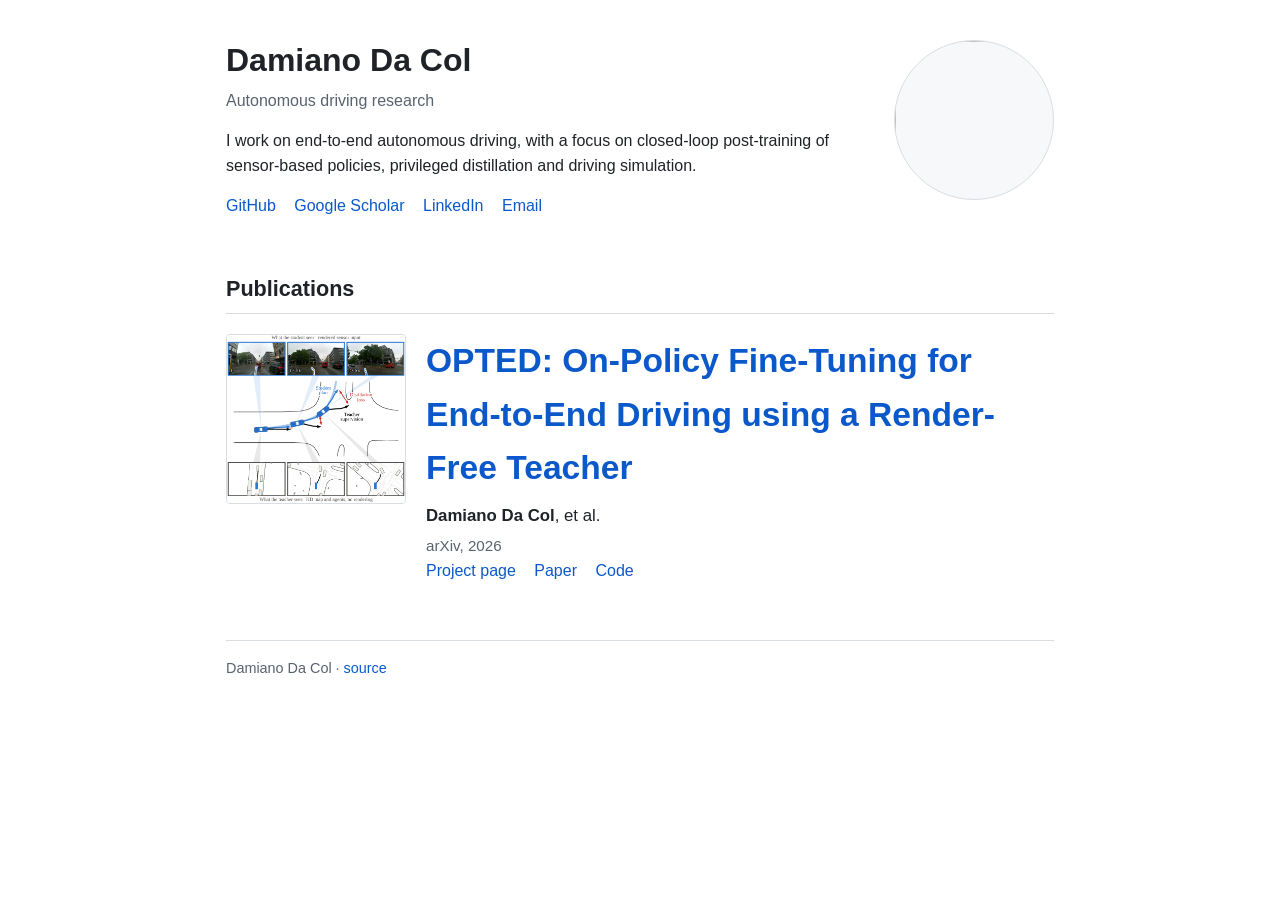
==== index.html @ 7a25f063 "Personal site skeleton with OPTED project page" ====
<!DOCTYPE html>
<html lang="en">
<head>
  <meta charset="utf-8">
  <meta name="viewport" content="width=device-width, initial-scale=1">
  <title>Damiano Da Col</title>
  <meta name="description" content="Damiano Da Col - research on end-to-end autonomous driving, closed-loop post-training and simulation.">
  <link rel="stylesheet" href="assets/style.css">
</head>
<body>
<div class="container">

  <div class="header">
    <div class="bio">
      <h1>Damiano Da Col</h1>
      <!-- TODO: role / affiliation line, e.g. "Research Engineer · KE:SAI · ETH Zurich" -->
      <p class="muted">Autonomous driving research</p>
      <p>
        <!-- TODO: two or three sentences about you and your research interests. -->
        I work on end-to-end autonomous driving, with a focus on closed-loop post-training of
        sensor-based policies, privileged distillation and driving simulation.
      </p>
      <p class="links">
        <a href="https://github.com/01Dami23">GitHub</a>
        <!-- TODO: fill in the real profile URLs or remove the ones you do not want -->
        <a href="https://scholar.google.com/">Google Scholar</a>
        <a href="https://www.linkedin.com/">LinkedIn</a>
        <a href="mailto:damiano@kesai.eu">Email</a>
      </p>
    </div>
    <!-- Replace assets/photo.jpg with a real photo; until then the circle is an empty placeholder. -->
    <img class="photo" src="assets/photo.jpg" alt="" onerror="this.removeAttribute('src')">
  </div>

  <h2>Publications</h2>

  <div class="pub">
    <div class="thumb">
      <a href="opted/"><img src="opted/static/teaser.png" alt="OPTED teaser"></a>
    </div>
    <div>
      <div class="title"><a href="opted/">OPTED: On-Policy Fine-Tuning for End-to-End Driving using a Render-Free Teacher</a></div>
      <div class="authors">
        <!-- TODO: final author list and order -->
        <b>Damiano Da Col</b>, et al.
      </div>
      <div class="meta">arXiv, 2026</div>
      <div class="links">
        <a href="opted/">Project page</a>
        <a href="https://arxiv.org/abs/XXXX.XXXXX">Paper</a> <!-- TODO: arXiv id -->
        <a href="https://github.com/01Dami23/opted">Code</a> <!-- TODO: repo URL, or "coming soon" -->
      </div>
    </div>
  </div>

  <footer>
    Damiano Da Col &middot; <a href="https://github.com/01Dami23/01Dami23.github.io">source</a>
  </footer>
</div>
</body>
</html>
---- assets/style.css ----
:root {
  --text: #1f2328;
  --muted: #59636e;
  --link: #0a58ca;
  --border: #d9dee3;
  --bg: #ffffff;
  --code-bg: #f6f8fa;
}
* { box-sizing: border-box; }
html { -webkit-text-size-adjust: 100%; }
body {
  margin: 0;
  background: var(--bg);
  color: var(--text);
  font: 16px/1.6 -apple-system, BlinkMacSystemFont, "Segoe UI", Helvetica, Arial, sans-serif;
}
.container { max-width: 860px; margin: 0 auto; padding: 40px 16px 64px; }
a { color: var(--link); text-decoration: none; }
a:hover { text-decoration: underline; }
h1 { font-size: 2rem; line-height: 1.25; margin: 0 0 8px; font-weight: 600; }
h2 { font-size: 1.35rem; margin: 40px 0 12px; font-weight: 600; border-bottom: 1px solid var(--border); padding-bottom: 6px; }
p { margin: 0 0 14px; }
.muted { color: var(--muted); }
img { max-width: 100%; height: auto; }

/* landing page */
.header { display: flex; gap: 32px; align-items: flex-start; }
.header .bio { flex: 1; }
.header .photo { width: 160px; height: 160px; border-radius: 50%; object-fit: cover; flex-shrink: 0; background: var(--code-bg); border: 1px solid var(--border); }
.links a { margin-right: 14px; white-space: nowrap; }

.pub { display: flex; gap: 20px; margin: 20px 0; }
.pub .thumb { width: 180px; flex-shrink: 0; }
.pub .thumb img { border: 1px solid var(--border); border-radius: 4px; }
.pub .title { font-weight: 600; }
.pub .meta { color: var(--muted); font-size: 0.95rem; }

/* project page */
.center { text-align: center; }
.title { font-size: 2.1rem; }
.venue { font-size: 1.1rem; color: var(--muted); margin-bottom: 18px; }
.authors { margin: 8px 0 4px; font-size: 1.05rem; }
.authors sup { font-size: 0.7em; }
.affil { color: var(--muted); font-size: 0.95rem; margin-bottom: 20px; }
.buttons { display: flex; flex-wrap: wrap; justify-content: center; gap: 10px; margin: 18px 0 32px; }
.btn {
  display: inline-block; padding: 8px 18px; border-radius: 999px;
  background: #24292f; color: #fff; font-size: 0.95rem;
}
.btn:hover { background: #3a4048; text-decoration: none; }
.btn.disabled { background: #b8bfc6; cursor: default; pointer-events: none; }
figure { margin: 24px 0; }
figcaption { color: var(--muted); font-size: 0.92rem; margin-top: 8px; }
pre {
  background: var(--code-bg); border: 1px solid var(--border); border-radius: 6px;
  padding: 14px; overflow-x: auto; font-size: 0.85rem; line-height: 1.45;
}
footer { margin-top: 56px; color: var(--muted); font-size: 0.9rem; border-top: 1px solid var(--border); padding-top: 16px; }

@media (max-width: 600px) {
  .header { flex-direction: column-reverse; align-items: center; text-align: center; }
  .pub { flex-direction: column; }
  .pub .thumb { width: 100%; }
  .title { font-size: 1.6rem; }
}
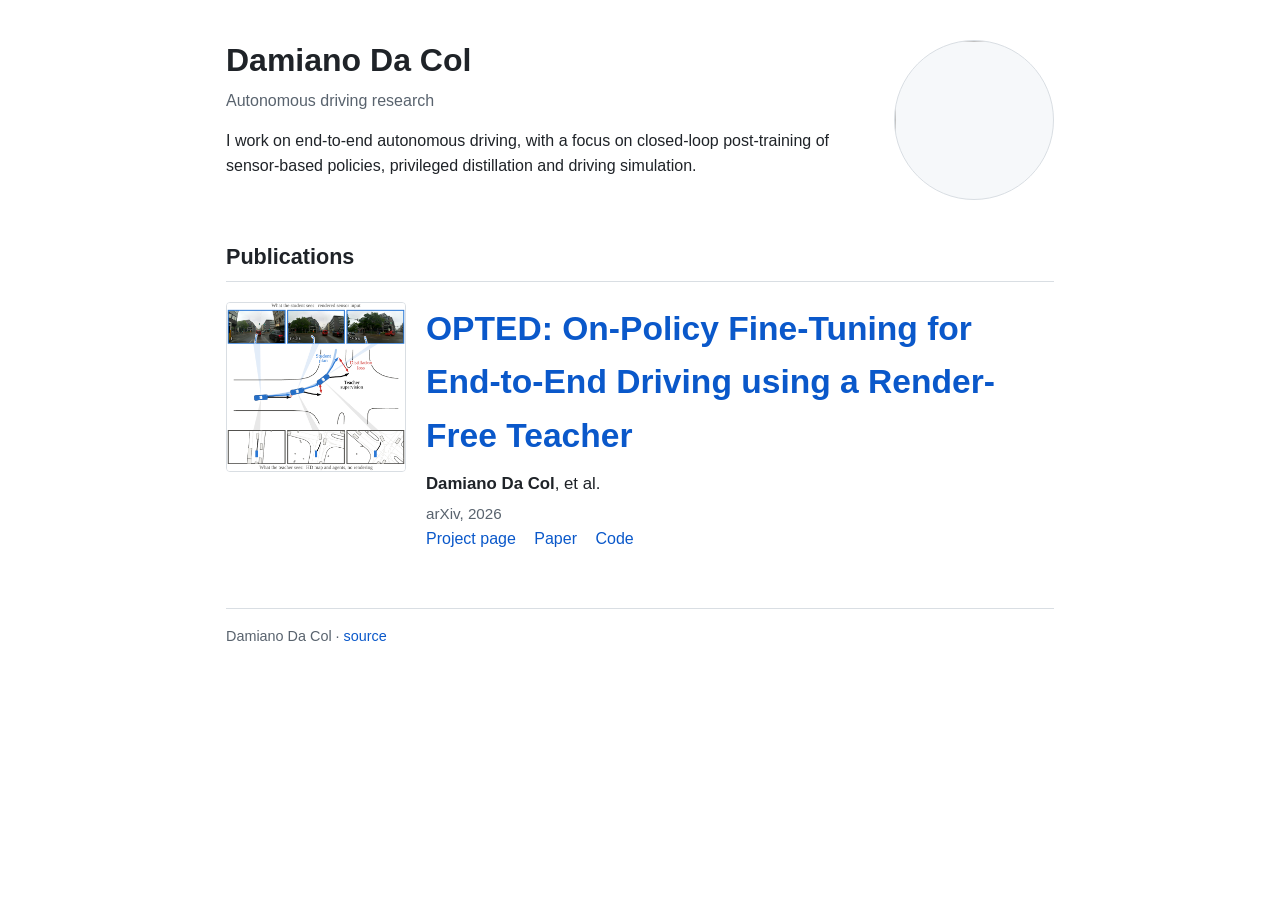
==== commit 620b06cf: "Remove social links from landing page" ====
--- a/index.html
+++ b/index.html
@@ -19,13 +19,6 @@
         <!-- TODO: two or three sentences about you and your research interests. -->
         I work on end-to-end autonomous driving, with a focus on closed-loop post-training of
         sensor-based policies, privileged distillation and driving simulation.
-      </p>
-      <p class="links">
-        <a href="https://github.com/01Dami23">GitHub</a>
-        <!-- TODO: fill in the real profile URLs or remove the ones you do not want -->
-        <a href="https://scholar.google.com/">Google Scholar</a>
-        <a href="https://www.linkedin.com/">LinkedIn</a>
-        <a href="mailto:damiano@kesai.eu">Email</a>
       </p>
     </div>
     <!-- Replace assets/photo.jpg with a real photo; until then the circle is an empty placeholder. -->
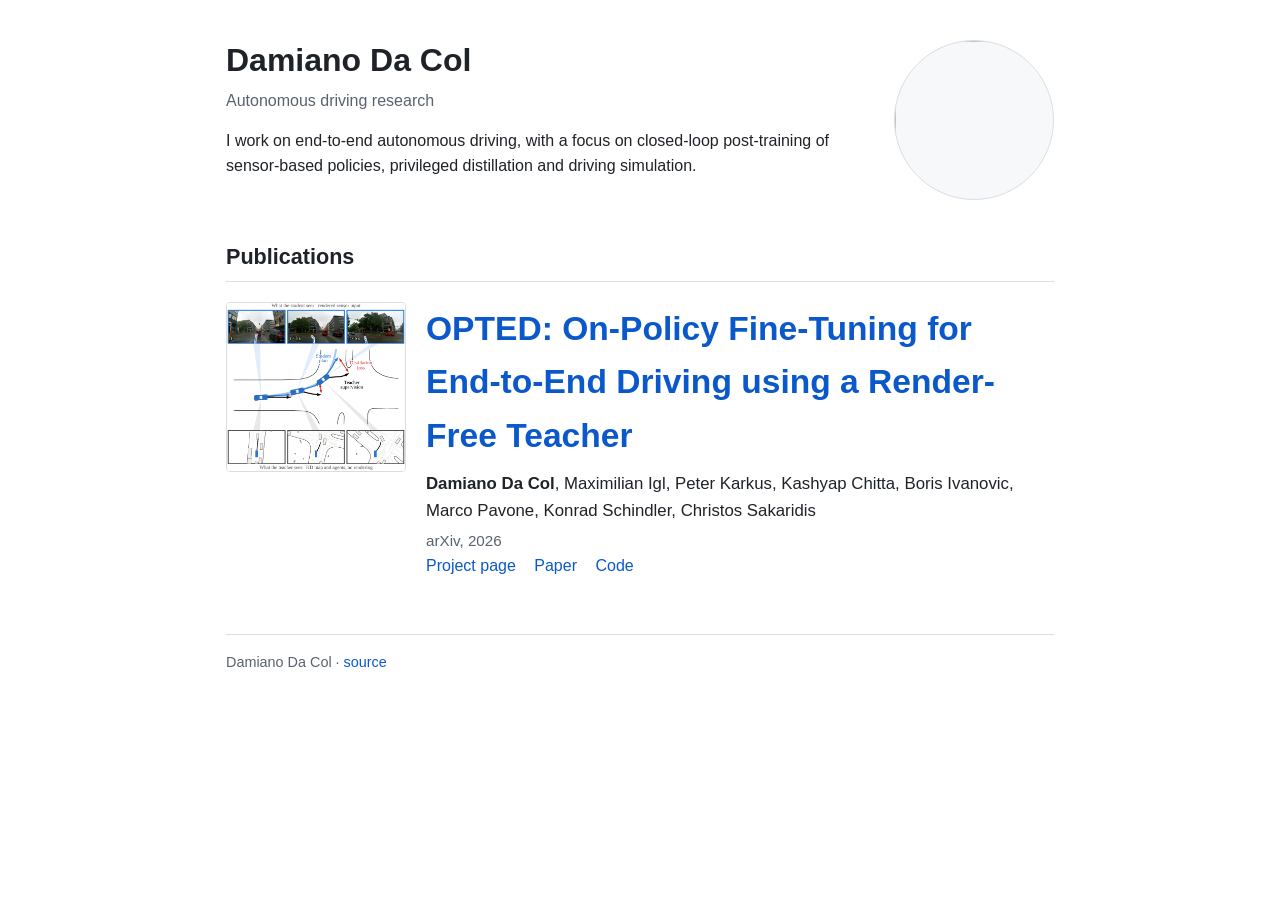
==== commit 467518db: "Add authors and affiliations to OPTED page" ====
--- a/index.html
+++ b/index.html
@@ -34,8 +34,7 @@
     <div>
       <div class="title"><a href="opted/">OPTED: On-Policy Fine-Tuning for End-to-End Driving using a Render-Free Teacher</a></div>
       <div class="authors">
-        <!-- TODO: final author list and order -->
-        <b>Damiano Da Col</b>, et al.
+        <b>Damiano Da Col</b>, Maximilian Igl, Peter Karkus, Kashyap Chitta, Boris Ivanovic, Marco Pavone, Konrad Schindler, Christos Sakaridis
       </div>
       <div class="meta">arXiv, 2026</div>
       <div class="links">
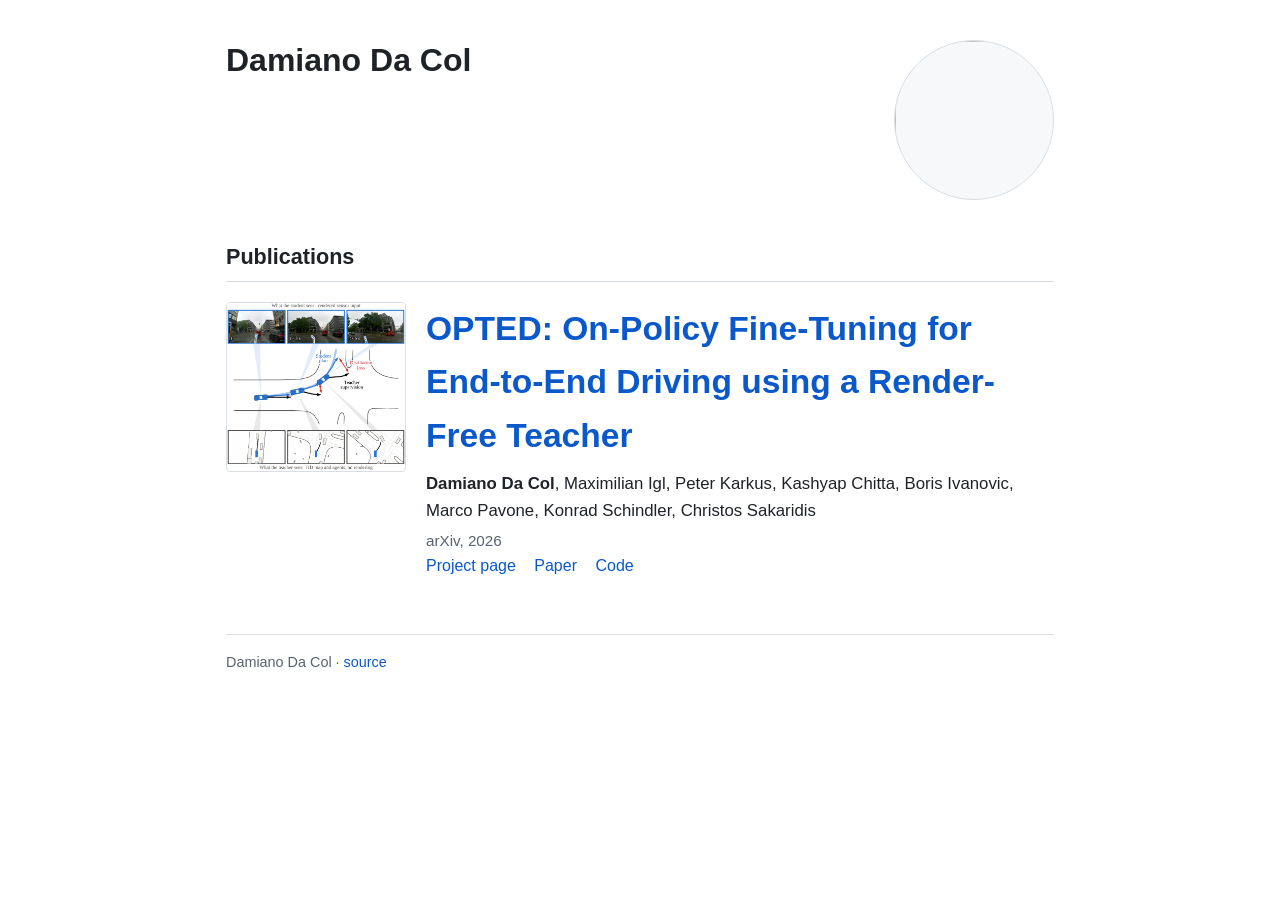
==== commit d5019ab9: "Remove bio from landing page" ====
--- a/index.html
+++ b/index.html
@@ -4,7 +4,7 @@
   <meta charset="utf-8">
   <meta name="viewport" content="width=device-width, initial-scale=1">
   <title>Damiano Da Col</title>
-  <meta name="description" content="Damiano Da Col - research on end-to-end autonomous driving, closed-loop post-training and simulation.">
+  <meta name="description" content="Damiano Da Col">
   <link rel="stylesheet" href="assets/style.css">
 </head>
 <body>
@@ -13,13 +13,6 @@
   <div class="header">
     <div class="bio">
       <h1>Damiano Da Col</h1>
-      <!-- TODO: role / affiliation line, e.g. "Research Engineer · KE:SAI · ETH Zurich" -->
-      <p class="muted">Autonomous driving research</p>
-      <p>
-        <!-- TODO: two or three sentences about you and your research interests. -->
-        I work on end-to-end autonomous driving, with a focus on closed-loop post-training of
-        sensor-based policies, privileged distillation and driving simulation.
-      </p>
     </div>
     <!-- Replace assets/photo.jpg with a real photo; until then the circle is an empty placeholder. -->
     <img class="photo" src="assets/photo.jpg" alt="" onerror="this.removeAttribute('src')">
